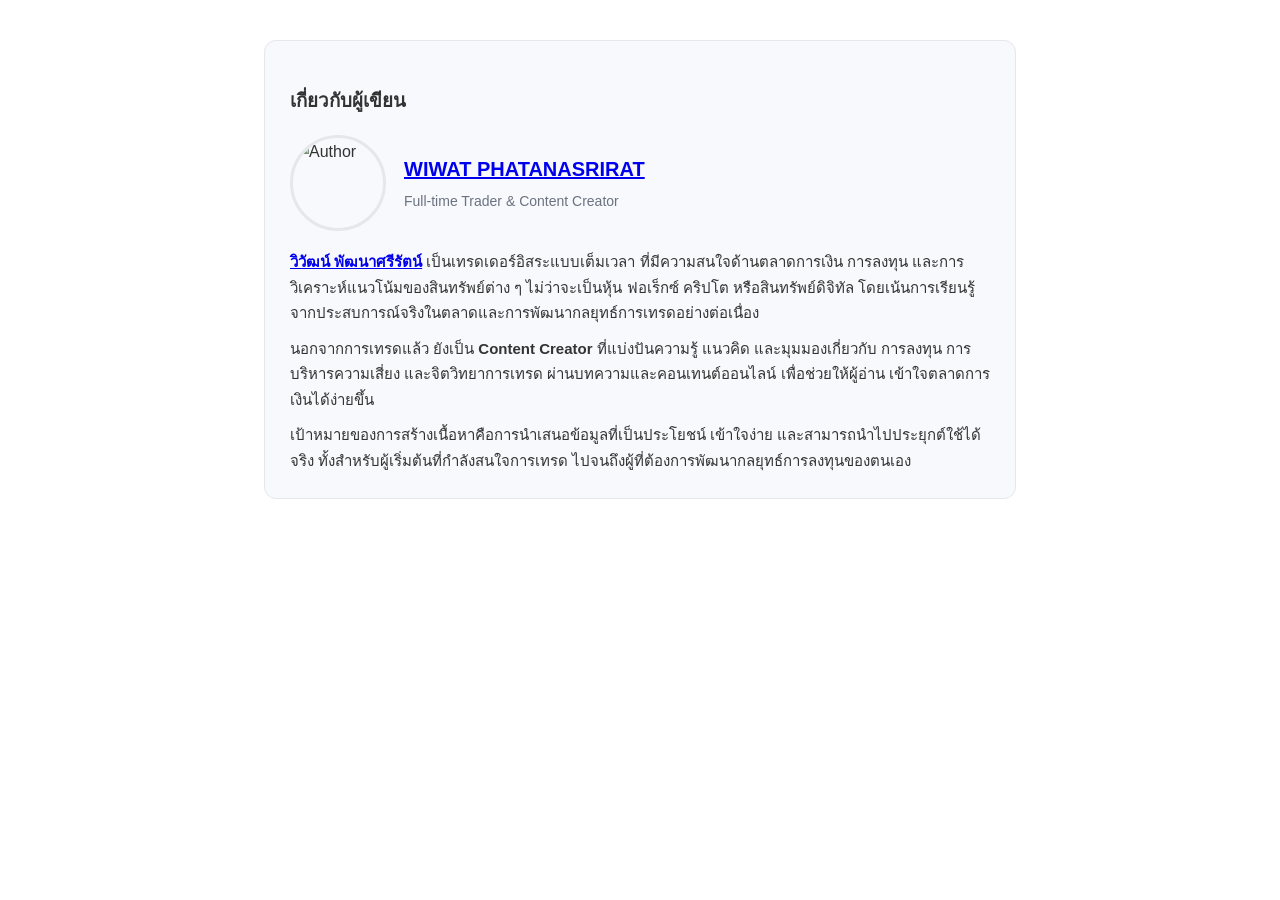
==== index.html @ 73e9d9cf "Update index.html" ====
<!DOCTYPE html>
<html lang="th">
<head>
    <meta charset="UTF-8">
    <meta name="viewport" content="width=device-width, initial-scale=1.0">

    <title>เกี่ยวกับผู้เขียน</title>
    <meta name="description" content="เป็นเทรดเดอร์อิสระแบบเต็มเวลา ที่มีความสนใจด้านตลาดการเงิน การลงทุน และการวิเคราะห์แนวโน้มของสินทรัพย์ต่าง ๆ">
    <link rel="canonical" href="https://digitrvx.github.io/about-author/" />
    
    <style></style>
</head>
<body>

    <div style="max-width:700px;margin:40px auto;padding:25px;border-radius:12px;background:#f7f9fc;border:1px solid #e5e7eb;font-family:Arial, Helvetica, sans-serif;line-height:1.7;color:#333;">
        <h3>เกี่ยวกับผู้เขียน</h3>
        <div style="display:flex;align-items:center;gap:18px;">
          
          <img src="https://blogger.googleusercontent.com/img/b/R29vZ2xl/AVvXsEinL_Ne9fWSsBgaGFiRNaDg4_BDvu-G34Q_nix3jyicQJqSVR_ZY_TrWp-N2KsZ1QL4RmHba3MB9fGnQs6NQu5p1N0DbwnDGMkoOpgf64MEswcawPnIvw-Y1ZhDIONntnVBKptT6XfiL-gjIuu_9y3GlmhGHp0n_7vhCuCr56bKeBVt4gLM83a9z3ZHq6Ie/s16000-rw/trading-by-analyzing-price-symmetry.webp" alt="Author" 
       style="width:90px;height:90px;border-radius:50%;object-fit:cover;border:3px solid #e5e7eb;" />
          
          <div>
            <h3 style="margin:0;font-size:20px;color:#111;"><a href="https://www.facebook.com/pwiwat/" target="_blank">WIWAT PHATANASRIRAT</a></h3>
            <p style="margin:4px 0 0 0;font-size:14px;color:#6b7280;">Full-time Trader & Content Creator</p>
          </div>
      
        </div>
      
        <div style="margin-top:18px;font-size:15px;">
          <p style="margin:0 0 10px 0;">
            <strong><a href="https://www.facebook.com/pwiwat/" target="_blank">วิวัฒน์ พัฒนาศรีรัตน์</a></strong> เป็นเทรดเดอร์อิสระแบบเต็มเวลา ที่มีความสนใจด้านตลาดการเงิน
            การลงทุน และการวิเคราะห์แนวโน้มของสินทรัพย์ต่าง ๆ ไม่ว่าจะเป็นหุ้น ฟอเร็กซ์ คริปโต หรือสินทรัพย์ดิจิทัล
            โดยเน้นการเรียนรู้จากประสบการณ์จริงในตลาดและการพัฒนากลยุทธ์การเทรดอย่างต่อเนื่อง
          </p>
      
         <p style="margin:0 0 10px 0;">
            นอกจากการเทรดแล้ว ยังเป็น <strong>Content Creator</strong> ที่แบ่งปันความรู้ แนวคิด และมุมมองเกี่ยวกับ
            การลงทุน การบริหารความเสี่ยง และจิตวิทยาการเทรด ผ่านบทความและคอนเทนต์ออนไลน์ เพื่อช่วยให้ผู้อ่าน
            เข้าใจตลาดการเงินได้ง่ายขึ้น
          </p>
      
          <p style="margin:0;">
            เป้าหมายของการสร้างเนื้อหาคือการนำเสนอข้อมูลที่เป็นประโยชน์ เข้าใจง่าย และสามารถนำไปประยุกต์ใช้ได้จริง
            ทั้งสำหรับผู้เริ่มต้นที่กำลังสนใจการเทรด ไปจนถึงผู้ที่ต้องการพัฒนากลยุทธ์การลงทุนของตนเอง
          </p>
        </div>

</div>

</body>
</html>
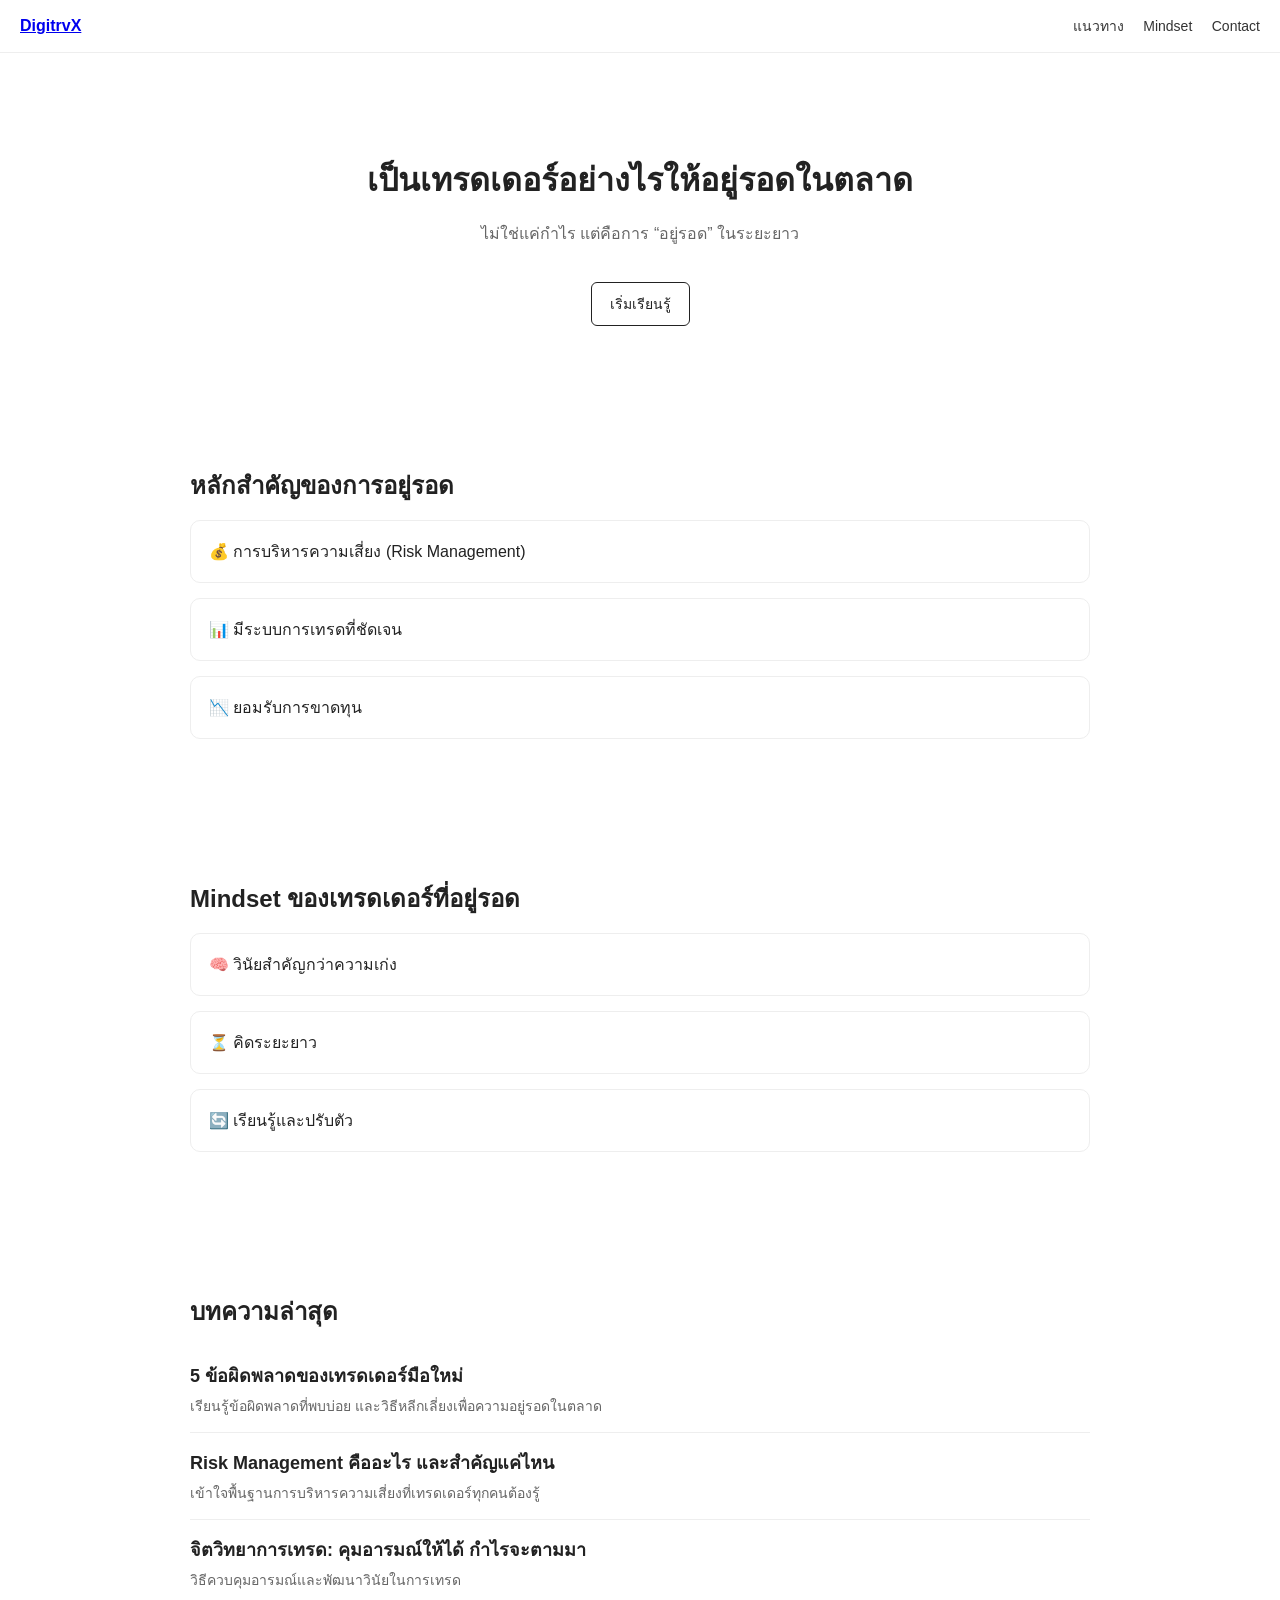
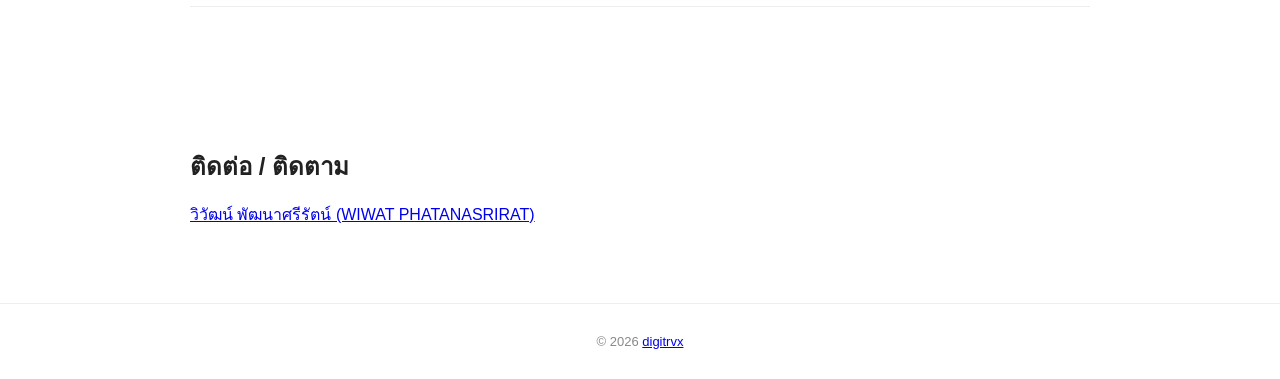
==== commit 73b998c5: "Update index.html" ====
--- a/index.html
+++ b/index.html
@@ -1,51 +1,270 @@
 <!DOCTYPE html>
 <html lang="th">
 <head>
-    <meta charset="UTF-8">
-    <meta name="viewport" content="width=device-width, initial-scale=1.0">
-
-    <title>เกี่ยวกับผู้เขียน</title>
-    <meta name="description" content="เป็นเทรดเดอร์อิสระแบบเต็มเวลา ที่มีความสนใจด้านตลาดการเงิน การลงทุน และการวิเคราะห์แนวโน้มของสินทรัพย์ต่าง ๆ">
-    <link rel="canonical" href="https://digitrvx.github.io/about-author/" />
-    
-    <style></style>
+<meta charset="UTF-8">
+<meta name="viewport" content="width=device-width, initial-scale=1.0">
+
+<title>เป็นเทรดเดอร์อย่างไรให้อยู่รอดในตลาด</title>
+<meta name="description" content="แนวทางการเป็นเทรดเดอร์ที่อยู่รอดในตลาดการเงิน เน้นการบริหารความเสี่ยง วินัย และจิตวิทยาการลงทุน">
+
+<meta name="robots" content="index, follow">
+
+<style>
+body {
+  margin:0;
+  font-family: -apple-system, BlinkMacSystemFont, sans-serif;
+  background:#ffffff;
+  color:#222;
+}
+
+/* Header */
+header {
+  position:sticky;
+  top:0;
+  background:#fff;
+  border-bottom:1px solid #eee;
+  padding:15px 20px;
+  display:flex;
+  justify-content:space-between;
+  align-items:center;
+  z-index:1000;
+}
+
+nav a {
+  margin-left:15px;
+  text-decoration:none;
+  color:#333;
+  font-size:14px;
+}
+
+/* Hero */
+.hero {
+  text-align:center;
+  padding:80px 20px 60px;
+}
+
+.hero h1 {
+  font-size:32px;
+  margin-bottom:10px;
+}
+
+.hero p {
+  color:#666;
+}
+
+.btn {
+  margin-top:20px;
+  display:inline-block;
+  padding:10px 18px;
+  border:1px solid #222;
+  border-radius:6px;
+  cursor:pointer;
+  font-size:14px;
+  transition:0.2s;
+}
+
+.btn:hover {
+  background:#222;
+  color:#fff;
+}
+
+/* Section */
+section {
+  max-width:900px;
+  margin:auto;
+  padding:60px 20px;
+}
+
+h2 {
+  margin-bottom:15px;
+}
+
+/* Card */
+.card {
+  border:1px solid #eee;
+  border-radius:10px;
+  padding:18px;
+  margin-top:15px;
+  cursor:pointer;
+  transition:0.25s;
+}
+
+.card:hover {
+  box-shadow:0 5px 15px rgba(0,0,0,0.05);
+}
+
+.card p {
+  display:none;
+  margin-top:10px;
+  color:#555;
+}
+
+/* Active */
+.card.active p {
+  display:block;
+}
+
+/* Footer */
+footer {
+  text-align:center;
+  padding:30px;
+  border-top:1px solid #eee;
+  color:#888;
+  font-size:13px;
+}
+
+/* Responsive */
+@media(max-width:600px){
+  .hero h1 {
+    font-size:24px;
+  }
+}
+
+.post {
+  border-bottom:1px solid #eee;
+  padding:15px 0;
+  cursor:pointer;
+  transition:0.2s;
+}
+
+.post:hover {
+  opacity:0.7;
+}
+
+.post h3 {
+  margin:0;
+  font-size:18px;
+}
+
+.post p {
+  margin:5px 0 0;
+  color:#666;
+  font-size:14px;
+}
+  
+</style>
 </head>
+
 <body>
 
-    <div style="max-width:700px;margin:40px auto;padding:25px;border-radius:12px;background:#f7f9fc;border:1px solid #e5e7eb;font-family:Arial, Helvetica, sans-serif;line-height:1.7;color:#333;">
-        <h3>เกี่ยวกับผู้เขียน</h3>
-        <div style="display:flex;align-items:center;gap:18px;">
-          
-          <img src="https://blogger.googleusercontent.com/img/b/R29vZ2xl/AVvXsEinL_Ne9fWSsBgaGFiRNaDg4_BDvu-G34Q_nix3jyicQJqSVR_ZY_TrWp-N2KsZ1QL4RmHba3MB9fGnQs6NQu5p1N0DbwnDGMkoOpgf64MEswcawPnIvw-Y1ZhDIONntnVBKptT6XfiL-gjIuu_9y3GlmhGHp0n_7vhCuCr56bKeBVt4gLM83a9z3ZHq6Ie/s16000-rw/trading-by-analyzing-price-symmetry.webp" alt="Author" 
-       style="width:90px;height:90px;border-radius:50%;object-fit:cover;border:3px solid #e5e7eb;" />
-          
-          <div>
-            <h3 style="margin:0;font-size:20px;color:#111;"><a href="https://www.facebook.com/pwiwat/" target="_blank">WIWAT PHATANASRIRAT</a></h3>
-            <p style="margin:4px 0 0 0;font-size:14px;color:#6b7280;">Full-time Trader & Content Creator</p>
-          </div>
-      
-        </div>
-      
-        <div style="margin-top:18px;font-size:15px;">
-          <p style="margin:0 0 10px 0;">
-            <strong><a href="https://www.facebook.com/pwiwat/" target="_blank">วิวัฒน์ พัฒนาศรีรัตน์</a></strong> เป็นเทรดเดอร์อิสระแบบเต็มเวลา ที่มีความสนใจด้านตลาดการเงิน
-            การลงทุน และการวิเคราะห์แนวโน้มของสินทรัพย์ต่าง ๆ ไม่ว่าจะเป็นหุ้น ฟอเร็กซ์ คริปโต หรือสินทรัพย์ดิจิทัล
-            โดยเน้นการเรียนรู้จากประสบการณ์จริงในตลาดและการพัฒนากลยุทธ์การเทรดอย่างต่อเนื่อง
-          </p>
-      
-         <p style="margin:0 0 10px 0;">
-            นอกจากการเทรดแล้ว ยังเป็น <strong>Content Creator</strong> ที่แบ่งปันความรู้ แนวคิด และมุมมองเกี่ยวกับ
-            การลงทุน การบริหารความเสี่ยง และจิตวิทยาการเทรด ผ่านบทความและคอนเทนต์ออนไลน์ เพื่อช่วยให้ผู้อ่าน
-            เข้าใจตลาดการเงินได้ง่ายขึ้น
-          </p>
-      
-          <p style="margin:0;">
-            เป้าหมายของการสร้างเนื้อหาคือการนำเสนอข้อมูลที่เป็นประโยชน์ เข้าใจง่าย และสามารถนำไปประยุกต์ใช้ได้จริง
-            ทั้งสำหรับผู้เริ่มต้นที่กำลังสนใจการเทรด ไปจนถึงผู้ที่ต้องการพัฒนากลยุทธ์การลงทุนของตนเอง
-          </p>
-        </div>
-
+<header>
+  <strong><a href="/blog/">DigitrvX</a></strong>
+  <nav>
+    <a href="#guide">แนวทาง</a>
+    <a href="#mindset">Mindset</a>
+    <a href="#contact">Contact</a>
+  </nav>
+</header>
+
+<!-- Hero -->
+<div class="hero">
+  <h1>เป็นเทรดเดอร์อย่างไรให้อยู่รอดในตลาด</h1>
+  <p>ไม่ใช่แค่กำไร แต่คือการ “อยู่รอด” ในระยะยาว</p>
+  <div class="btn" onclick="scrollToSection('guide')">เริ่มเรียนรู้</div>
 </div>
+
+<!-- Guide -->
+<section id="guide">
+  <h2>หลักสำคัญของการอยู่รอด</h2>
+
+  <div class="card" onclick="toggle(this)">
+    💰 การบริหารความเสี่ยง (Risk Management)
+    <p>
+      สิ่งที่สำคัญที่สุดไม่ใช่กำไร แต่คือการไม่ล้างพอร์ต จำกัดความเสี่ยงต่อการเทรดแต่ละครั้ง
+      เช่น ไม่เสี่ยงเกิน 1-2% ของพอร์ต
+    </p>
+  </div>
+
+  <div class="card" onclick="toggle(this)">
+    📊 มีระบบการเทรดที่ชัดเจน
+    <p>
+      เทรดเดอร์ที่อยู่รอดต้องมีแผน ไม่ใช่เทรดตามอารมณ์ ต้องรู้ว่าจะเข้าเมื่อไหร่ ออกเมื่อไหร่
+      และยอมรับผลลัพธ์ตามระบบ
+    </p>
+  </div>
+
+  <div class="card" onclick="toggle(this)">
+    📉 ยอมรับการขาดทุน
+    <p>
+      การขาดทุนเป็นส่วนหนึ่งของเกม คนที่อยู่รอดคือคนที่ “ขาดทุนเป็น” และไม่ปล่อยให้มันบานปลาย
+    </p>
+  </div>
+
+</section>
+
+<!-- Mindset -->
+<section id="mindset">
+  <h2>Mindset ของเทรดเดอร์ที่อยู่รอด</h2>
+
+  <div class="card" onclick="toggle(this)">
+    🧠 วินัยสำคัญกว่าความเก่ง
+    <p>
+      ต่อให้มีกลยุทธ์ดีแค่ไหน ถ้าไม่มีวินัยก็ไม่สามารถทำกำไรระยะยาวได้
+    </p>
+  </div>
+
+  <div class="card" onclick="toggle(this)">
+    ⏳ คิดระยะยาว
+    <p>
+      ตลาดไม่ได้ให้เงินคุณภายในวันเดียว การอยู่รอดคือการเล่นเกมระยะยาว
+    </p>
+  </div>
+
+  <div class="card" onclick="toggle(this)">
+    🔄 เรียนรู้และปรับตัว
+    <p>
+      ตลาดเปลี่ยนเสมอ เทรดเดอร์ต้องพัฒนาและปรับกลยุทธ์ตามสถานการณ์
+    </p>
+  </div>
+
+</section>
+
+<!-- Latest Posts -->
+<section id="posts">
+  <h2>บทความล่าสุด</h2>
+
+  <div class="post" onclick="openPost('#')">
+    <h3>5 ข้อผิดพลาดของเทรดเดอร์มือใหม่</h3>
+    <p>เรียนรู้ข้อผิดพลาดที่พบบ่อย และวิธีหลีกเลี่ยงเพื่อความอยู่รอดในตลาด</p>
+  </div>
+
+  <div class="post" onclick="openPost('#')">
+    <h3>Risk Management คืออะไร และสำคัญแค่ไหน</h3>
+    <p>เข้าใจพื้นฐานการบริหารความเสี่ยงที่เทรดเดอร์ทุกคนต้องรู้</p>
+  </div>
+
+  <div class="post" onclick="openPost('#')">
+    <h3>จิตวิทยาการเทรด: คุมอารมณ์ให้ได้ กำไรจะตามมา</h3>
+    <p>วิธีควบคุมอารมณ์และพัฒนาวินัยในการเทรด</p>
+  </div>
+
+</section>
+
+<!-- Contact -->
+<section id="contact">
+  <h2>ติดต่อ / ติดตาม</h2>
+  <p><a href="about-author.html" target="_blank">วิวัฒน์ พัฒนาศรีรัตน์ (WIWAT PHATANASRIRAT)</a></p>
+</section>
+
+<footer>
+  © 2026 <a href="/blog/">digitrvx</a>
+</footer>
+
+<script>
+function scrollToSection(id){
+  document.getElementById(id).scrollIntoView({
+    behavior:'smooth'
+  });
+}
+
+function toggle(el){
+  el.classList.toggle("active");
+}
+
+function openPost(url){
+  window.location.href = url;
+}
+</script>
 
 </body>
 </html>
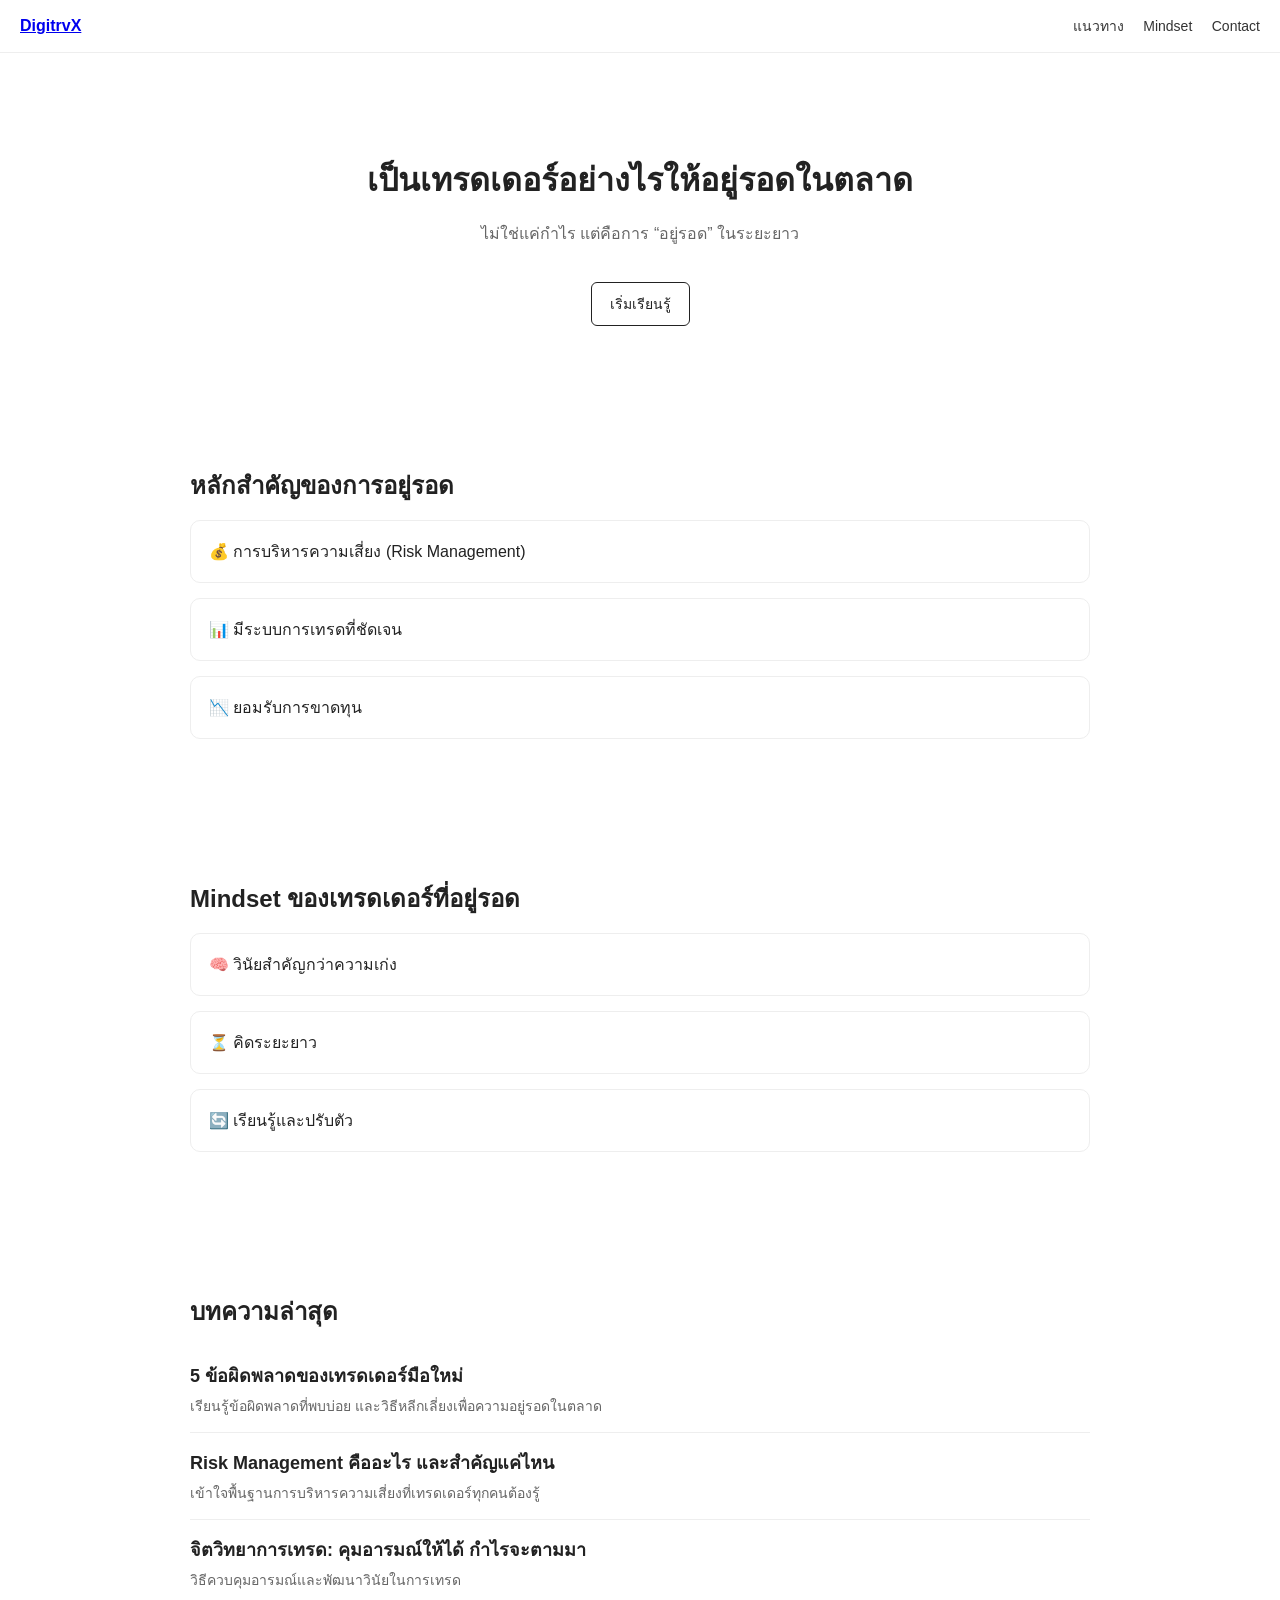
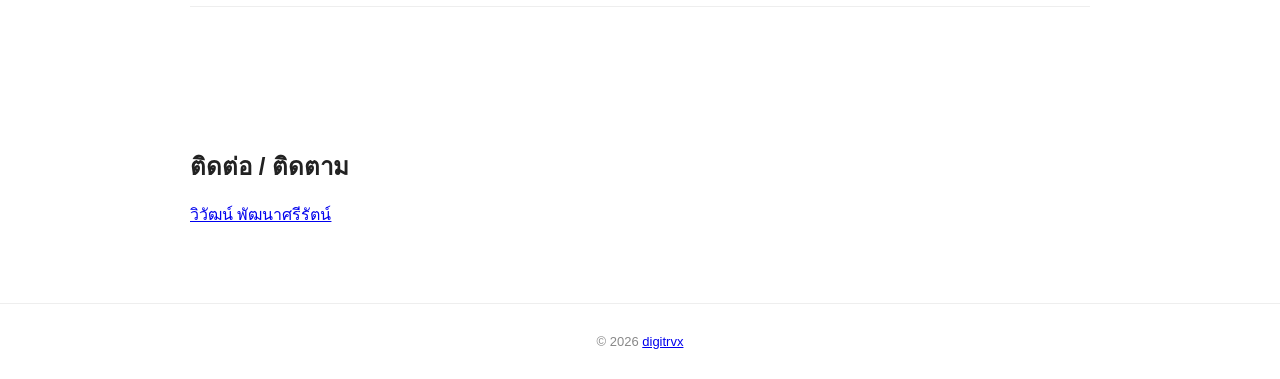
==== commit 4fa57fc1: "Update index.html" ====
--- a/index.html
+++ b/index.html
@@ -223,7 +223,7 @@
 <section id="posts">
   <h2>บทความล่าสุด</h2>
 
-  <div class="post" onclick="openPost('#')">
+  <div class="post" onclick="openPost('5-mistakes-beginner-traders-make.html')">
     <h3>5 ข้อผิดพลาดของเทรดเดอร์มือใหม่</h3>
     <p>เรียนรู้ข้อผิดพลาดที่พบบ่อย และวิธีหลีกเลี่ยงเพื่อความอยู่รอดในตลาด</p>
   </div>
@@ -243,7 +243,7 @@
 <!-- Contact -->
 <section id="contact">
   <h2>ติดต่อ / ติดตาม</h2>
-  <p><a href="about-author.html" target="_blank">วิวัฒน์ พัฒนาศรีรัตน์ (WIWAT PHATANASRIRAT)</a></p>
+  <p><a href="about-author.html" target="_blank">วิวัฒน์ พัฒนาศรีรัตน์</a></p>
 </section>
 
 <footer>
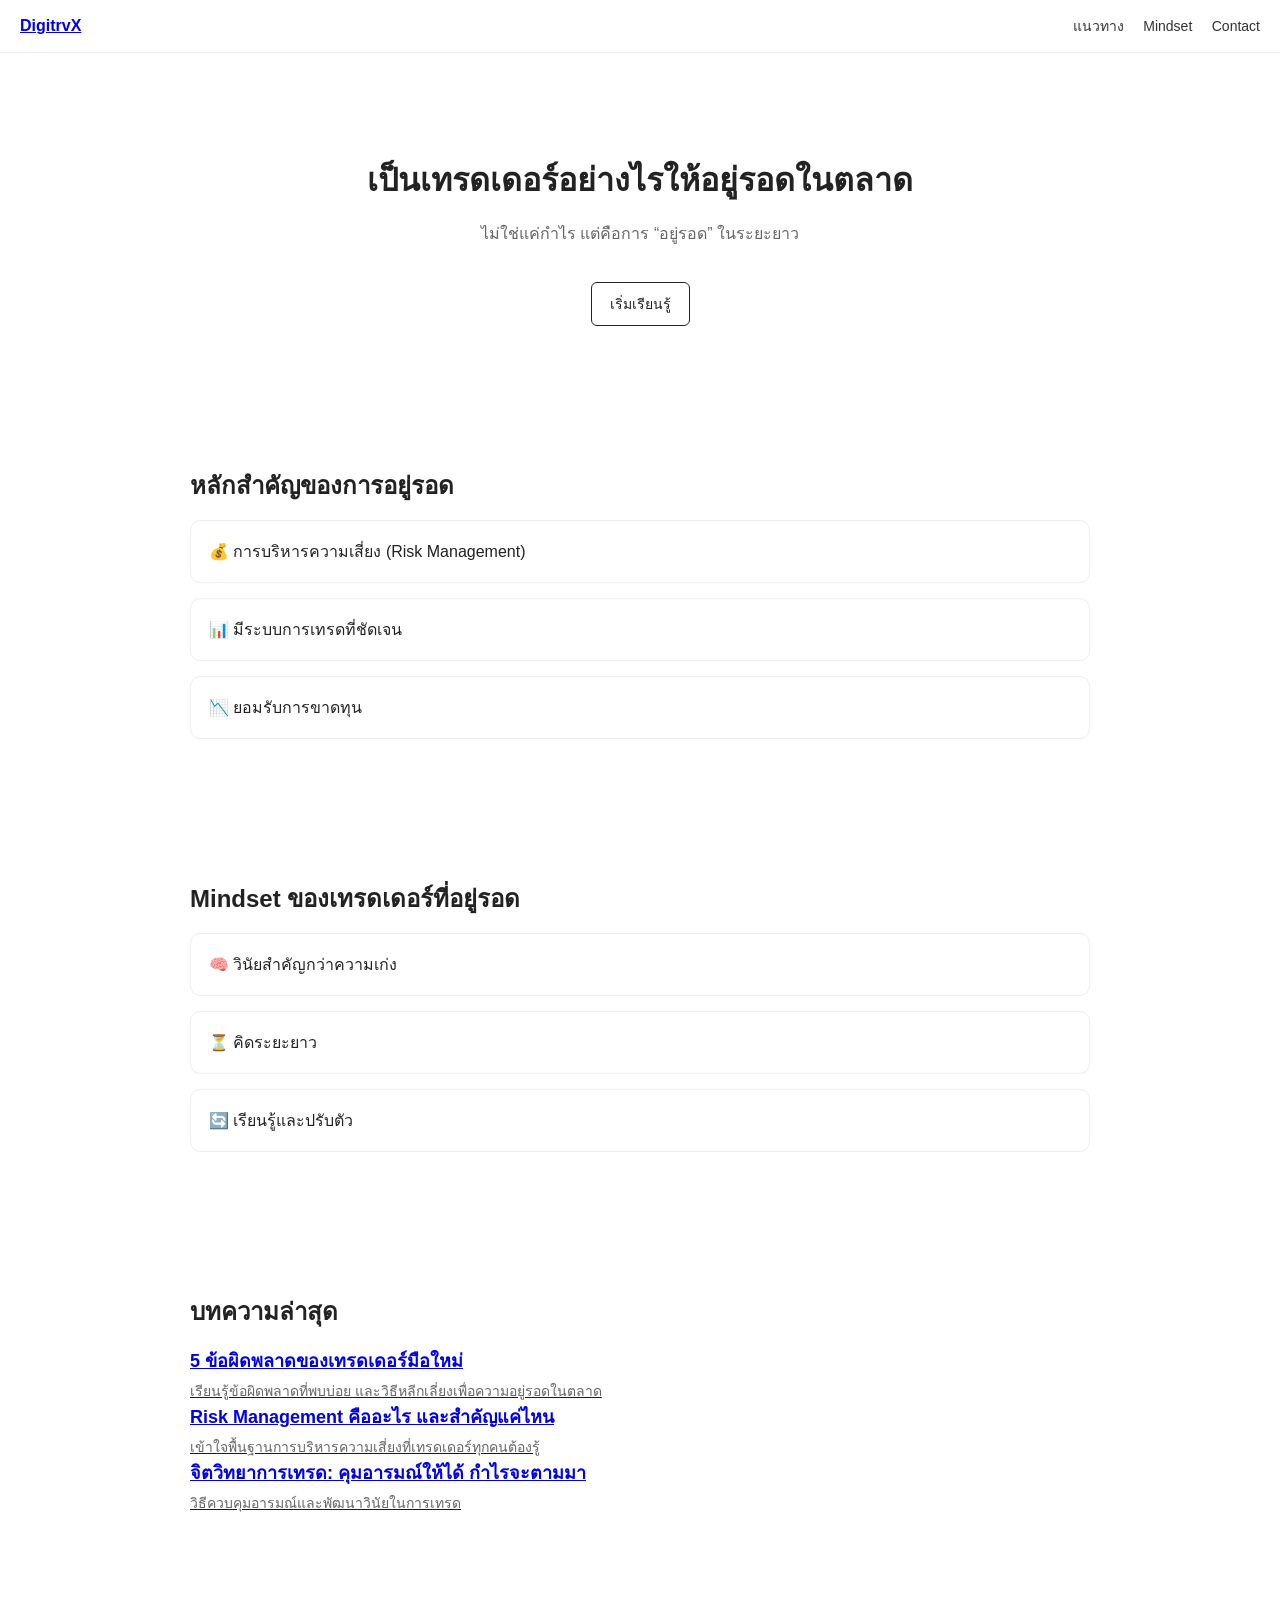
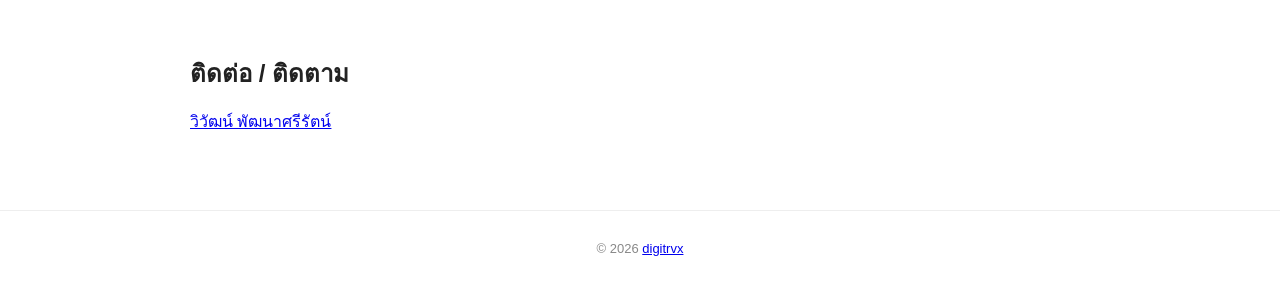
==== commit d3766f00: "Update index.html" ====
--- a/index.html
+++ b/index.html
@@ -9,6 +9,13 @@
 
 <meta name="robots" content="index, follow">
 
+<link rel="canonical" href="https://digitrvx.github.io/blog/" /> 
+  
+<link rel="icon" type="image/png" href="favicon/favicon-96x96.png" sizes="96x96" />
+<link rel="icon" type="image/svg+xml" href="favicon/favicon.svg" />
+<link rel="shortcut icon" href="favicon/favicon.ico" />
+<link rel="apple-touch-icon" sizes="180x180" href="favicon/apple-touch-icon.png" />
+  
 <style>
 body {
   margin:0;
@@ -222,22 +229,27 @@
 <!-- Latest Posts -->
 <section id="posts">
   <h2>บทความล่าสุด</h2>
-
-  <div class="post" onclick="openPost('5-mistakes-beginner-traders-make.html')">
+  
+  <a class="post" href="5-mistakes-beginner-traders-make.html">
     <h3>5 ข้อผิดพลาดของเทรดเดอร์มือใหม่</h3>
     <p>เรียนรู้ข้อผิดพลาดที่พบบ่อย และวิธีหลีกเลี่ยงเพื่อความอยู่รอดในตลาด</p>
-  </div>
-
-  <div class="post" onclick="openPost('#')">
+  </a>
+
+  <a class="post" href="what-is-risk-management.html">
     <h3>Risk Management คืออะไร และสำคัญแค่ไหน</h3>
     <p>เข้าใจพื้นฐานการบริหารความเสี่ยงที่เทรดเดอร์ทุกคนต้องรู้</p>
-  </div>
-
-  <div class="post" onclick="openPost('#')">
+  </a>
+
+  <a class="post" href="psychology-of-trading.html">
     <h3>จิตวิทยาการเทรด: คุมอารมณ์ให้ได้ กำไรจะตามมา</h3>
     <p>วิธีควบคุมอารมณ์และพัฒนาวินัยในการเทรด</p>
-  </div>
-
+  </a>
+
+  <!--<div class="post" onclick="openPost('5-mistakes-beginner-traders-make.html')">
+    <h3>5 ข้อผิดพลาดของเทรดเดอร์มือใหม่</h3>
+    <p>เรียนรู้ข้อผิดพลาดที่พบบ่อย และวิธีหลีกเลี่ยงเพื่อความอยู่รอดในตลาด</p>
+  </div>-->
+  
 </section>
 
 <!-- Contact -->
